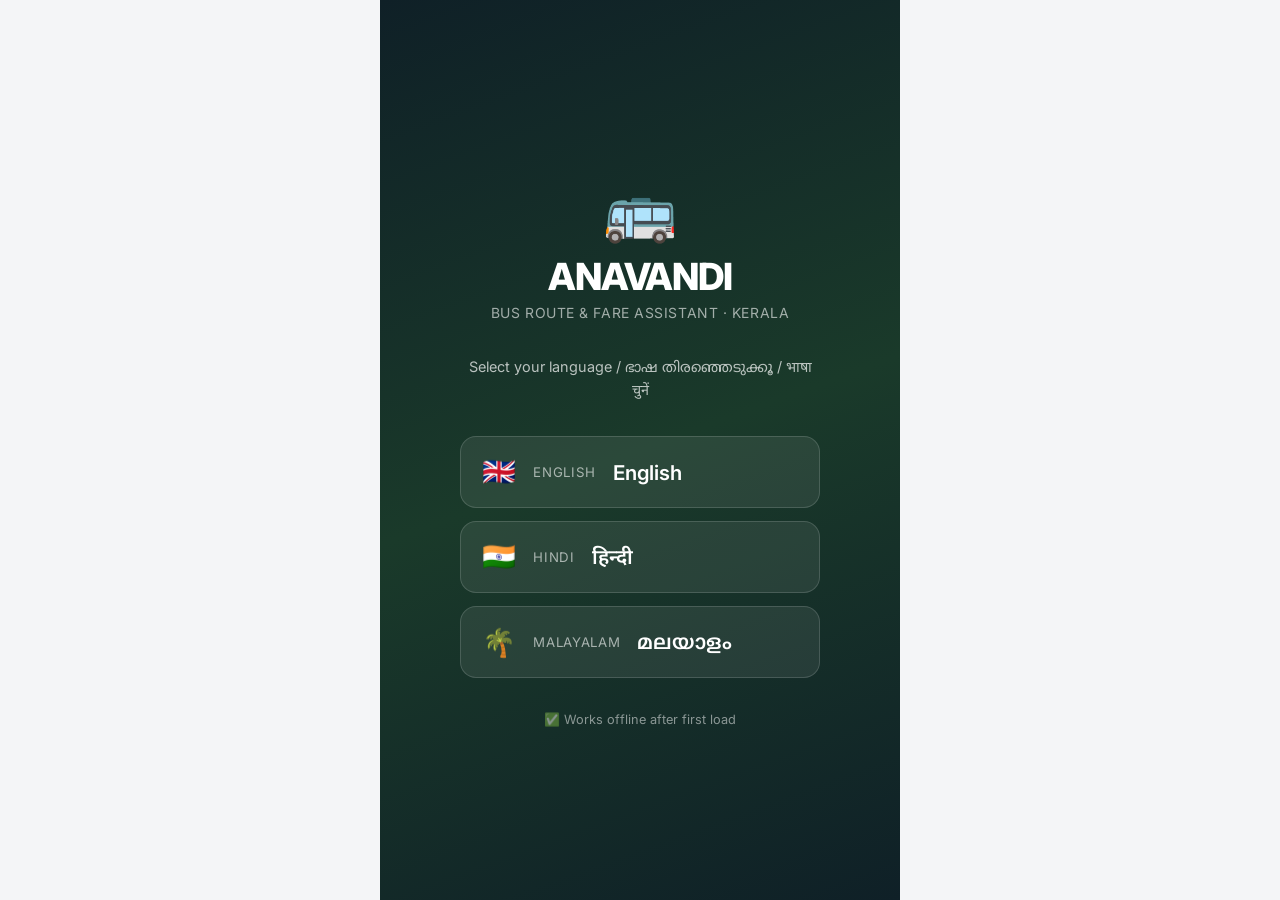
==== index.html @ d8eab658 "Initial commit: ANAVANDI offline routing prototype with two-stage journey flow and GPS tracking" ====
<!DOCTYPE html>
<html lang="en">
<head>
  <meta charset="UTF-8" />
  <meta name="viewport" content="width=device-width, initial-scale=1.0, user-scalable=no" />
  <meta name="theme-color" content="#1a1a2e" />
  <title>ANAVANDI — Multilingual Bus Route & Fare Assistant | Kerala</title>
  <meta name="description" content="Voice-first multilingual bus route and fare assistant for Kerala. Works offline in Malayalam, English, Hindi." />
  <link rel="manifest" href="manifest.json" />
  <link rel="preconnect" href="https://fonts.googleapis.com" />
  <link rel="preconnect" href="https://fonts.gstatic.com" crossorigin />
  <link href="https://fonts.googleapis.com/css2?family=Inter:wght@300;400;500;600;700;800&family=Noto+Sans+Malayalam:wght@400;500;600;700&family=Noto+Sans+Devanagari:wght@400;500;600;700&display=swap" rel="stylesheet" />
  <link rel="stylesheet" href="style.css" />
</head>
<body>

<!-- ═══════════════════════════════════════
     SCREEN 1: LANGUAGE SELECT
════════════════════════════════════════ -->
<div class="screen active" id="screenLang">
  <div class="lang-screen-inner">
    <div class="app-brand">
      <div class="brand-icon">🚌</div>
      <h1 class="brand-name">ANAVANDI</h1>
      <p class="brand-tagline">Bus Route & Fare Assistant · Kerala</p>
    </div>

    <div class="lang-select-label">Select your language / ഭാഷ തിരഞ്ഞെടുക്കൂ / भाषा चुनें</div>

    <div class="lang-options">
      <button class="lang-option" id="langOptEn" data-lang="en" aria-label="Continue in English">
        <span class="lang-flag">🇬🇧</span>
        <span class="lang-opt-name">English</span>
        <span class="lang-opt-native">English</span>
      </button>
      <button class="lang-option" id="langOptHi" data-lang="hi" aria-label="हिन्दी में जारी रखें">
        <span class="lang-flag">🇮🇳</span>
        <span class="lang-opt-name">Hindi</span>
        <span class="lang-opt-native">हिन्दी</span>
      </button>
      <button class="lang-option" id="langOptMl" data-lang="ml" aria-label="മലയാളം">
        <span class="lang-flag">🌴</span>
        <span class="lang-opt-name">Malayalam</span>
        <span class="lang-opt-native">മലയാളം</span>
      </button>
    </div>

    <p class="offline-note" id="langOfflineNote">✅ Works offline after first load</p>
  </div>
</div>

<!-- ═══════════════════════════════════════
     SCREEN 2: HOME (PLAN)
════════════════════════════════════════ -->
<div class="screen" id="screenHome">
  <!-- Header -->
  <header class="app-header">
    <div class="app-header-inner">
      <div class="header-logo">
        <span class="header-bus">🚌</span>
        <span class="header-title">ANAVANDI</span>
      </div>
      <div class="header-right">
        <button class="hdr-lang-btn" id="changeLangBtn" aria-label="Change language" title="Change language">🌐</button>
        <button class="hdr-a11y-btn" id="largeTxtBtn" aria-label="Toggle large text" title="Large text">Aa</button>
        <button class="hdr-theme-btn" id="themeToggleBtn" aria-label="Toggle dark mode" title="Toggle dark/light mode">🌙</button>
      </div>
    </div>
    <div class="offline-strip" id="offlineStrip" role="status"></div>
  </header>

  <main class="home-main" id="homeMain">

    <!-- Greeting -->
    <section class="greeting-section">
      <p class="greeting-big" id="greetingBig">Where would you like to go?</p>
      <p class="greeting-small" id="greetingSmall">Speak or type your destination</p>
    </section>

    <!-- GPS Card -->
    <section class="gps-card" id="gpsCard">
      <button class="gps-btn" id="gpsBtn" aria-label="Find my location">
        <span class="gps-icon">📍</span>
        <div class="gps-text">
          <span class="gps-label" id="gpsLabel">Where am I?</span>
          <span class="gps-sub" id="gpsSub">Find nearby bus stops</span>
        </div>
        <span class="gps-arrow">›</span>
      </button>
      <div class="gps-result" id="gpsResult"></div>
    </section>

    <!-- Mic Section -->
    <section class="mic-section-home">
      <p class="mic-hint" id="micHint">TAP TO SPEAK</p>
      <button class="mic-btn-home" id="micBtnHome" aria-label="Speak your destination" aria-pressed="false">
        <span class="mic-icon-home">🎤</span>
      </button>
      <p class="mic-status-home" id="micStatusHome" role="status" aria-live="polite"></p>
    </section>

    <!-- STT Confirmation Modal -->
    <div class="stt-confirm" id="sttConfirm" role="dialog" aria-modal="true" aria-label="Confirm voice input">
      <p class="stt-heard-label" id="sttHeardLabel">I heard:</p>
      <p class="stt-transcript" id="sttTranscript"></p>
      <div class="stt-actions">
        <button class="stt-confirm-btn" id="sttConfirmBtn">✓ Correct</button>
        <button class="stt-retry-btn" id="sttRetryBtn">↺ Try Again</button>
      </div>
    </div>

    <!-- OR Divider -->
    <div class="or-divider">
      <span id="orText">OR TYPE</span>
    </div>

    <!-- Text Input Card -->
    <section class="input-card-home">
      <div class="input-group-home">
        <label class="input-lbl" for="fromInput" id="fromLbl">🟢 FROM</label>
        <div class="input-wrap">
          <input type="text" class="stop-input" id="fromInput" placeholder="Boarding stop…" autocomplete="off"
            aria-label="Boarding stop" aria-autocomplete="list" aria-controls="fromDropdown" />
          <div class="dropdown-list" id="fromDropdown" role="listbox"></div>
        </div>
      </div>

      <button class="swap-stops-btn" id="swapBtn" aria-label="Swap stops" title="Swap">⇅</button>

      <div class="input-group-home">
        <label class="input-lbl" for="toInput" id="toLbl">🔴 TO</label>
        <div class="input-wrap">
          <input type="text" class="stop-input" id="toInput" placeholder="Destination stop…" autocomplete="off"
            aria-label="Destination stop" aria-autocomplete="list" aria-controls="toDropdown" />
          <div class="dropdown-list" id="toDropdown" role="listbox"></div>
        </div>
      </div>

      <button class="find-btn-home" id="findBtnHome" aria-label="Find bus route">
        <span id="findBtnText">Find My Bus →</span>
      </button>
    </section>

    <!-- Quick Suggestions -->
    <section class="quick-section">
      <p class="quick-label" id="quickLabel">Quick routes</p>
      <div class="quick-chips" id="quickChips"></div>
    </section>

    <!-- Error -->
    <div class="error-bar" id="errorBar" role="alert" aria-live="assertive">
      <span class="error-icon">⚠️</span>
      <span id="errorMsg"></span>
    </div>

    <!-- Loading -->
    <div class="search-loading" id="searchLoading" role="status" aria-live="polite">
      <div class="dot-pulse"><span></span><span></span><span></span></div>
      <span id="searchingText">Finding your bus…</span>
    </div>

  </main>
</div>

<!-- ═══════════════════════════════════════
     SCREEN 3: RESULT
════════════════════════════════════════ -->
<div class="screen" id="screenResult">
  <header class="result-header-bar">
    <button class="back-btn" id="backToHome" aria-label="Go back">← Back</button>
    <span class="result-header-title" id="resultHeaderTitle">Your Journey</span>
    <button class="hdr-lang-btn" id="changeLangResult" aria-label="Change language">🌐</button>
  </header>

  <div class="result-scroll">
    <!-- Route option cards injected here by JS -->
    <div class="result-main" id="resultMain"></div>

    <div class="fare-estimate-note" id="fareNote">
      <span>⚠️</span>
      <span id="fareNoteText">Fare shown is an estimate based on KSRTC stage data. Actual fare may vary.</span>
    </div>

    <!-- Offline indicator -->
    <div class="result-offline-badge" id="resultOfflineBadge">
      <span>✓ Offline route data available</span>
    </div>

    <button class="new-search-btn" id="newSearchBtn">↺ <span id="newSearchTxt">New Search</span></button>
  </div>

  <!-- Sticky bottom bar: appears only when a route is selected -->
  <div class="sticky-journey-bar" id="stickyJourneyBar">
    <div class="sjb-selected-info" id="sjbSelectedInfo">No route selected</div>
    <div class="sjb-actions">
      <button class="speak-result-btn" id="speakResultBtn">🔊 <span id="speakResultTxt">Hear Directions</span></button>
      <button class="start-journey-btn" id="startJourneyBtn" disabled>
        <span id="startJourneyTxt">Start Journey →</span>
      </button>
    </div>
  </div>
</div>

<!-- ═══════════════════════════════════════
     SCREEN 4: JOURNEY MODE (GO)
════════════════════════════════════════ -->
<div class="screen" id="screenJourney">
  <header class="journey-header">
    <button class="back-btn light" id="backToResult" aria-label="Back to result">← Back</button>
    <span class="journey-header-title" id="journeyHeaderTitle">Journey Mode</span>
    <span class="journey-offline-pill" id="journeyOfflinePill">📴 Offline</span>
  </header>

  <div class="journey-body">

    <!-- CURRENT STEP CARD (the most important UI element) -->
    <div class="current-step-card" id="currentStepCard">
      <div class="csc-label" id="cscStepLabel">CURRENT STEP</div>
      <div class="csc-instruction" id="cscInstruction">—</div>
      <div class="csc-bus-badge" id="cscBusBadge"></div>
    </div>

    <!-- NEXT STEP CARD -->
    <div class="next-step-card" id="nextStepCard">
      <div class="nsc-label">NEXT</div>
      <div class="nsc-instruction" id="nscInstruction">—</div>
    </div>

    <!-- All stops in journey (collapsible) -->
    <div class="journey-steps-list" id="journeyStepsList"></div>

    <!-- Distance Card -->
    <div class="distance-card" id="distanceCard">
      <div class="dist-main">
        <span class="dist-num" id="distNum">—</span>
        <span class="dist-unit" id="distUnit">km remaining</span>
      </div>
      <div class="dist-bar-wrap">
        <div class="dist-bar" id="distBar" style="width:100%"></div>
      </div>
      <p class="dist-label" id="distLabel">Journey in progress</p>
    </div>

    <!-- Alert History -->
    <div class="alert-log" id="alertLog">
      <p class="alert-log-title" id="alertLogTitle">Destination Alerts</p>
      <div class="alert-items" id="alertItems">
        <div class="alert-item pending" id="alertItem1km">
          <span class="alert-dot">●</span>
          <span id="alert1kmText">1 km — your destination is 1 km away</span>
        </div>
        <div class="alert-item pending" id="alertItem500m">
          <span class="alert-dot">●</span>
          <span id="alert500mText">500 m — prepare to get down</span>
        </div>
        <div class="alert-item pending" id="alertItem150m">
          <span class="alert-dot">●</span>
          <span id="alert150mText">150 m — your stop is next</span>
        </div>
      </div>
    </div>

    <!-- GPS Status -->
    <div class="gps-status-card" id="gpsStatusCard">
      <p class="gps-status-label" id="gpsStatusLabel">📡 Locating you…</p>
      <p class="gps-coords" id="gpsCoords"></p>
    </div>

    <!-- Journey Controls -->
    <div class="journey-controls">
      <button class="speak-now-btn" id="speakNowBtn">🔊 <span id="speakNowTxt">Hear Directions</span></button>
      <button class="end-journey-btn" id="endJourneyBtn">■ <span id="endJourneyTxt">End Journey</span></button>
    </div>
  </div>
</div>

<!-- Arrival Modal -->
<div class="arrival-overlay" id="arrivalOverlay" role="dialog" aria-modal="true" aria-label="Journey complete">
  <div class="arrival-card">
    <div class="arrival-icon">✅</div>
    <h2 class="arrival-title" id="arrivalTitle">You've Arrived!</h2>
    <p class="arrival-stop" id="arrivalStop"></p>
    <p class="arrival-sub" id="arrivalSub"></p>
    <button class="arrival-done-btn" id="arrivalDoneBtn">Done</button>
  </div>
</div>

<script src="app.js"></script>
</body>
</html>
---- style.css ----
/* ============================================================
   ANAVANDI v2 — 4-Screen Multilingual Bus Assistant
   Design: Clean, accessible, no loud colors, large text
   ============================================================ */

@import url('https://fonts.googleapis.com/css2?family=Inter:wght@300;400;500;600;700;800&family=Noto+Sans+Malayalam:wght@400;500;600;700&family=Noto+Sans+Devanagari:wght@400;500;600;700&display=swap');

/* ─── Variables ────────────────────────────────────────────── */
:root {
  --bg: #f4f5f7;
  --surface: #ffffff;
  --surface2: #eef0f4;
  --border: #dde2ea;
  --text1: #111827;
  --text2: #4b5563;
  --text3: #9ca3af;
  --accent: #166534;
  --accent-bg: #dcfce7;
  --accent-hover: #14532d;
  --green: #16a34a;
  --red: #dc2626;
  --red-bg: #fee2e2;
  --amber: #d97706;
  --amber-bg: #fef3c7;
  --blue: #2563eb;
  --blue-bg: #eff6ff;
  --shadow-sm: 0 1px 3px rgba(0,0,0,.08);
  --shadow: 0 4px 16px rgba(0,0,0,.10);
  --shadow-lg: 0 8px 32px rgba(0,0,0,.14);
  --radius: 16px;
  --radius-sm: 10px;
  --transition: 0.2s ease;
  --font: 'Inter', 'Noto Sans Malayalam', 'Noto Sans Devanagari', sans-serif;
}

/* ─── Dark Mode ────────────────────────────────────────────── */
body.dark-mode {
  --bg: #0f1117;
  --surface: #1a1d27;
  --surface2: #242736;
  --border: #2e3347;
  --text1: #f0f2f5;
  --text2: #a0aab8;
  --text3: #5a6275;
  --accent: #22c55e;
  --accent-bg: #14321e;
  --accent-hover: #16a34a;
  --green: #22c55e;
  --red: #f87171;
  --red-bg: #2d1515;
  --amber: #fbbf24;
  --amber-bg: #2d200a;
  --blue: #60a5fa;
  --blue-bg: #0d1a30;
  --shadow-sm: 0 1px 3px rgba(0,0,0,.30);
  --shadow: 0 4px 16px rgba(0,0,0,.40);
  --shadow-lg: 0 8px 32px rgba(0,0,0,.50);
}

/* Smooth theme transition */
*, *::before, *::after {
  transition: background-color 0.25s ease, color 0.2s ease, border-color 0.2s ease, box-shadow 0.2s ease;
}

/* ─── Reset ────────────────────────────────────────────────── */
*,*::before,*::after{box-sizing:border-box;margin:0;padding:0;}
html{font-size:17px;-webkit-text-size-adjust:100%;}
body{font-family:var(--font);background:var(--bg);color:var(--text1);min-height:100vh;overflow-x:hidden;}
button{cursor:pointer;font-family:var(--font);}

/* ─── Screen System ────────────────────────────────────────── */
.screen{
  display:none;
  flex-direction:column;
  min-height:100vh;
  width:100%;
  max-width:520px;
  margin:0 auto;
  position:relative;
}
.screen.active{display:flex;}

/* ═══════════════════════════════════════════════
   SCREEN 1: LANGUAGE SELECT
═══════════════════════════════════════════════ */
#screenLang{
  background: linear-gradient(160deg, #0f2027 0%, #1a3a2a 50%, #0f2027 100%);
  align-items:center;
  justify-content:center;
  padding:2rem 1.5rem;
}

.lang-screen-inner{
  width:100%;
  max-width:360px;
  display:flex;
  flex-direction:column;
  align-items:center;
  gap:2rem;
}

.app-brand{text-align:center;}
.brand-icon{font-size:3.5rem;margin-bottom:.5rem;}
.brand-name{
  font-size:2.2rem;font-weight:800;
  color:#ffffff;
  letter-spacing:-.03em;
}
.brand-tagline{
  font-size:.82rem;color:rgba(255,255,255,.6);
  margin-top:.3rem;letter-spacing:.04em;
  text-transform:uppercase;
}

.lang-select-label{
  font-size:.85rem;color:rgba(255,255,255,.7);
  text-align:center;line-height:1.6;
}

.lang-options{display:flex;flex-direction:column;gap:.75rem;width:100%;}

.lang-option{
  display:flex;align-items:center;gap:1rem;
  padding:1.1rem 1.25rem;
  background:rgba(255,255,255,.08);
  border:1.5px solid rgba(255,255,255,.15);
  border-radius:var(--radius);
  color:#fff;
  transition:var(--transition);
  text-align:left;
  width:100%;
}
.lang-option:hover,.lang-option:focus{
  background:rgba(255,255,255,.16);
  border-color:rgba(255,255,255,.4);
  transform:translateY(-1px);
}
.lang-flag{font-size:1.6rem;flex-shrink:0;}
.lang-opt-name{font-size:.78rem;color:rgba(255,255,255,.6);text-transform:uppercase;letter-spacing:.05em;}
.lang-opt-native{font-size:1.2rem;font-weight:600;display:block;margin-top:.1rem;}

.offline-note{
  font-size:.75rem;color:rgba(255,255,255,.5);
  text-align:center;
}

/* ═══════════════════════════════════════════════
   SHARED HEADER
═══════════════════════════════════════════════ */
.app-header{
  background:var(--surface);
  border-bottom:1px solid var(--border);
  position:sticky;top:0;z-index:50;
}
.app-header-inner{
  display:flex;align-items:center;
  justify-content:space-between;
  padding:.8rem 1rem;
}
.header-logo{display:flex;align-items:center;gap:.5rem;}
.header-bus{font-size:1.4rem;}
.header-title{font-size:1.1rem;font-weight:800;color:var(--text1);letter-spacing:-.02em;}

.header-right{display:flex;gap:.5rem;}
.hdr-lang-btn,.hdr-a11y-btn,.hdr-theme-btn{
  padding:.35rem .65rem;
  border:1.5px solid var(--border);
  background:transparent;
  border-radius:8px;
  font-size:.82rem;font-weight:600;
  color:var(--text2);
  transition:var(--transition);
}
.hdr-lang-btn:hover,.hdr-a11y-btn:hover,.hdr-theme-btn:hover{
  background:var(--accent-bg);
  border-color:var(--accent);color:var(--accent);
}
.hdr-a11y-btn.active{background:var(--accent-bg);border-color:var(--accent);color:var(--accent);}
.hdr-theme-btn{font-size:1rem;padding:.3rem .6rem;}

.offline-strip{
  display:none;
  background:#dcfce7;
  border-top:1px solid #86efac;
  text-align:center;
  padding:.3rem;
  font-size:.75rem;font-weight:500;color:#14532d;
}
.offline-strip.visible{display:block;}

/* ═══════════════════════════════════════════════
   SCREEN 2: HOME
═══════════════════════════════════════════════ */
.home-main{
  flex:1;
  padding:1.25rem 1rem 3rem;
  display:flex;flex-direction:column;gap:1rem;
  overflow-y:auto;
}

/* Greeting */
.greeting-section{text-align:center;padding:.25rem 0;}
.greeting-big{font-size:1.5rem;font-weight:700;color:var(--text1);line-height:1.3;}
.greeting-small{font-size:.9rem;color:var(--text3);margin-top:.3rem;}

/* GPS Card */
.gps-card{
  background:var(--surface);
  border:1.5px solid var(--border);
  border-radius:var(--radius);
  overflow:hidden;
  box-shadow:var(--shadow-sm);
}
.gps-btn{
  width:100%;display:flex;align-items:center;gap:1rem;
  padding:1rem 1.1rem;
  background:transparent;border:none;text-align:left;
  transition:background var(--transition);
}
.gps-btn:hover{background:var(--surface2);}
.gps-icon{font-size:1.5rem;flex-shrink:0;}
.gps-text{flex:1;}
.gps-label{font-size:1rem;font-weight:600;color:var(--text1);display:block;}
.gps-sub{font-size:.8rem;color:var(--text3);margin-top:.1rem;}
.gps-arrow{font-size:1.4rem;color:var(--text3);}

.gps-result{
  border-top:1px solid var(--border);
  padding:0;
  max-height:0;overflow:hidden;
  transition:max-height .3s ease,padding .3s ease;
}
.gps-result.open{max-height:300px;padding:.75rem 1rem;}

.gps-stop-item{
  display:flex;align-items:flex-start;gap:.75rem;
  padding:.6rem .75rem;
  border-radius:var(--radius-sm);
  cursor:pointer;
  transition:background var(--transition);
  margin-bottom:.25rem;
}
.gps-stop-item:hover{background:var(--accent-bg);}
.gps-stop-item:last-child{margin-bottom:0;}
.gps-stop-dot{
  width:10px;height:10px;border-radius:50%;
  background:var(--accent);flex-shrink:0;margin-top:.35rem;
}
.gps-stop-name{font-size:.95rem;font-weight:600;color:var(--text1);}
.gps-stop-dist{font-size:.78rem;color:var(--text3);margin-top:.1rem;}
.gps-use-btn{
  margin-left:auto;padding:.3rem .7rem;
  background:var(--accent-bg);border:1px solid #86efac;
  border-radius:20px;font-size:.72rem;font-weight:600;
  color:var(--accent);white-space:nowrap;flex-shrink:0;
}

/* Mic */
.mic-section-home{
  display:flex;flex-direction:column;align-items:center;gap:.7rem;
  background:var(--surface);border:1.5px solid var(--border);
  border-radius:var(--radius);padding:1.5rem;
}
.mic-hint{
  font-size:.72rem;font-weight:700;color:var(--text3);
  letter-spacing:.08em;text-transform:uppercase;
}
.mic-btn-home{
  width:80px;height:80px;border-radius:50%;border:none;
  background:var(--accent);
  display:flex;align-items:center;justify-content:center;
  font-size:2rem;
  box-shadow:0 4px 20px rgba(22,101,52,.35);
  transition:transform .15s ease,background .2s ease,box-shadow .2s ease;
}
.mic-btn-home:hover{transform:scale(1.06);box-shadow:0 6px 28px rgba(22,101,52,.45);}
.mic-btn-home:active{transform:scale(.96);}
.mic-btn-home.listening{
  background:var(--red);
  animation:pulse-mic 1.2s infinite;
}
@keyframes pulse-mic{
  0%{box-shadow:0 0 0 0 rgba(220,38,38,.5);}
  70%{box-shadow:0 0 0 20px rgba(220,38,38,0);}
  100%{box-shadow:0 0 0 0 rgba(220,38,38,0);}
}
.mic-icon-home{pointer-events:none;}
.mic-status-home{font-size:.88rem;color:var(--text3);min-height:1.3em;}
.mic-status-home.active{color:var(--red);font-weight:600;}

/* STT Confirmation */
.stt-confirm{
  display:none;
  background:var(--surface);border:2px solid var(--blue);
  border-radius:var(--radius);padding:1.25rem;
  box-shadow:var(--shadow);
}
.stt-confirm.visible{display:block;animation:slide-up .2s ease;}
@keyframes slide-up{from{opacity:0;transform:translateY(8px);}to{opacity:1;transform:translateY(0);}}
.stt-heard-label{font-size:.75rem;font-weight:700;color:var(--text3);text-transform:uppercase;letter-spacing:.06em;margin-bottom:.4rem;}
.stt-transcript{font-size:1.05rem;font-weight:600;color:var(--text1);margin-bottom:1rem;line-height:1.4;}
.stt-actions{display:flex;gap:.75rem;}
.stt-confirm-btn,.stt-retry-btn{
  flex:1;padding:.7rem;border-radius:var(--radius-sm);
  font-size:.9rem;font-weight:600;border:1.5px solid;
  transition:var(--transition);
}
.stt-confirm-btn{background:var(--accent);border-color:var(--accent);color:#fff;}
.stt-confirm-btn:hover{background:var(--accent-hover);}
.stt-retry-btn{background:transparent;border-color:var(--border);color:var(--text2);}
.stt-retry-btn:hover{background:var(--surface2);}

/* OR Divider */
.or-divider{
  display:flex;align-items:center;gap:.75rem;
  font-size:.72rem;font-weight:700;color:var(--text3);
  letter-spacing:.06em;text-transform:uppercase;
}
.or-divider::before,.or-divider::after{content:'';flex:1;height:1px;background:var(--border);}

/* Input Card */
.input-card-home{
  background:var(--surface);border:1.5px solid var(--border);
  border-radius:var(--radius);padding:1.25rem;
  display:flex;flex-direction:column;gap:.9rem;
}
.input-group-home{display:flex;flex-direction:column;gap:.35rem;}
.input-lbl{font-size:.72rem;font-weight:700;color:var(--text2);letter-spacing:.06em;text-transform:uppercase;}
.input-wrap{position:relative;}
.stop-input{
  width:100%;padding:.8rem 1rem;
  border:1.5px solid var(--border);border-radius:var(--radius-sm);
  font-size:1rem;font-family:var(--font);color:var(--text1);
  background:var(--surface);outline:none;transition:var(--transition);
}
.stop-input:focus{border-color:var(--accent);box-shadow:0 0 0 3px rgba(22,101,52,.1);}
.stop-input::placeholder{color:var(--text3);}

.dropdown-list{
  position:absolute;z-index:60;
  background:var(--surface);border:1.5px solid var(--border);
  border-radius:var(--radius-sm);box-shadow:var(--shadow);
  max-height:200px;overflow-y:auto;
  width:100%;top:calc(100% + 4px);left:0;display:none;
}
.dropdown-list.open{display:block;}
.dd-item{
  padding:.65rem 1rem;cursor:pointer;
  transition:background .1s;display:flex;flex-direction:column;gap:.1rem;
}
.dd-item:hover,.dd-item.hi{background:var(--accent-bg);}
.dd-name{font-size:.95rem;font-weight:500;color:var(--text1);}
.dd-sub{font-size:.72rem;color:var(--text3);}

.swap-stops-btn{
  align-self:center;width:34px;height:34px;border-radius:50%;
  border:1.5px solid var(--border);background:var(--surface);
  font-size:.95rem;color:var(--text2);
  transition:var(--transition);
}
.swap-stops-btn:hover{background:var(--accent-bg);border-color:var(--accent);color:var(--accent);transform:rotate(180deg);}

.find-btn-home{
  width:100%;padding:.95rem;
  background:var(--accent);color:#fff;border:none;
  border-radius:var(--radius-sm);
  font-size:1rem;font-weight:700;
  transition:var(--transition);letter-spacing:.01em;
}
.find-btn-home:hover{background:var(--accent-hover);transform:translateY(-1px);}
.find-btn-home:active{transform:translateY(0);}
.find-btn-home:disabled{opacity:.5;cursor:not-allowed;transform:none;}

/* Quick Suggestions */
.quick-section{}
.quick-label{font-size:.7rem;font-weight:700;color:var(--text3);text-transform:uppercase;letter-spacing:.07em;margin-bottom:.5rem;}
.quick-chips{display:flex;flex-wrap:wrap;gap:.45rem;}
.quick-chip{
  padding:.4rem .85rem;border:1.5px solid var(--border);
  border-radius:20px;font-size:.78rem;font-weight:500;
  background:var(--surface);color:var(--text2);
  transition:var(--transition);
}
.quick-chip:hover{border-color:var(--accent);color:var(--accent);background:var(--accent-bg);}

/* Error */
.error-bar{
  display:none;
  background:var(--red-bg);border:1px solid #fca5a5;
  border-radius:var(--radius-sm);padding:.85rem 1rem;
  align-items:flex-start;gap:.6rem;
  font-size:.9rem;color:var(--red);
}
.error-bar.visible{display:flex;}
.error-icon{flex-shrink:0;}

/* Loading */
.search-loading{
  display:none;align-items:center;justify-content:center;
  gap:.75rem;color:var(--text3);font-size:.9rem;padding:1rem;
}
.search-loading.visible{display:flex;}
.dot-pulse{display:flex;gap:.3rem;align-items:center;}
.dot-pulse span{
  width:8px;height:8px;border-radius:50%;background:var(--accent);
  animation:dp .8s ease-in-out infinite;
}
.dot-pulse span:nth-child(2){animation-delay:.15s;}
.dot-pulse span:nth-child(3){animation-delay:.3s;}
@keyframes dp{0%,80%,100%{transform:scale(.6);opacity:.4;}40%{transform:scale(1);opacity:1;}}

/* ═══════════════════════════════════════════════
   SCREEN 3: RESULT
═══════════════════════════════════════════════ */
#screenResult{background:var(--bg);}

.result-header-bar{
  display:flex;align-items:center;justify-content:space-between;
  padding:.8rem 1rem;
  background:var(--surface);border-bottom:1px solid var(--border);
  position:sticky;top:0;z-index:50;
}
.result-header-title{font-size:1rem;font-weight:700;color:var(--text1);}
.back-btn{
  background:transparent;border:none;
  font-size:.9rem;font-weight:600;color:var(--text2);padding:.3rem .5rem;
  transition:color var(--transition);
}
.back-btn:hover{color:var(--accent);}
.back-btn.light{color:rgba(255,255,255,.8);}
.back-btn.light:hover{color:#fff;}

.result-scroll{padding:1rem;display:flex;flex-direction:column;gap:.9rem;overflow-y:auto;}

/* Result content injected by JS */
.result-card-inner{
  background:var(--surface);border:1.5px solid var(--border);
  border-radius:var(--radius);overflow:hidden;
  box-shadow:var(--shadow-sm);
}
.rc-head{
  padding:1rem 1.1rem;border-bottom:1px solid var(--border);
  display:flex;align-items:center;gap:.6rem;flex-wrap:wrap;
}
.rc-bus-badge{
  background:var(--accent);color:#fff;
  padding:.3rem .85rem;border-radius:20px;
  font-size:.9rem;font-weight:700;
}
.rc-type{font-size:.78rem;color:var(--text3);}
.rc-rows{padding:.75rem 1.1rem;display:flex;flex-direction:column;gap:.75rem;}
.rc-row{display:flex;align-items:flex-start;gap:.75rem;}
.rc-icon{font-size:1.05rem;min-width:1.4rem;text-align:center;margin-top:.05rem;}
.rc-lbl{font-size:.68rem;font-weight:700;color:var(--text3);text-transform:uppercase;letter-spacing:.06em;}
.rc-val{font-size:1rem;font-weight:600;color:var(--text1);margin-top:.1rem;}
.rc-fare{font-size:1.35rem;font-weight:800;color:var(--accent);}
.rc-landmark{font-size:.75rem;color:var(--text3);font-weight:400;}

/* Stop timeline */
.stop-timeline{padding:.75rem 1.1rem;border-top:1px solid var(--border);}
.tl-item{
  display:flex;align-items:flex-start;gap:.75rem;
  padding:.3rem 0;position:relative;
}
.tl-dot{
  width:10px;height:10px;border-radius:50%;flex-shrink:0;margin-top:.4rem;
}
.tl-dot.start{background:var(--green);}
.tl-dot.mid{background:var(--border);}
.tl-dot.end{background:var(--red);}
.tl-line{
  position:absolute;left:4px;top:14px;
  width:2px;height:calc(100% + 4px);
  background:var(--border);
}
.tl-stop-name{font-size:.9rem;font-weight:500;color:var(--text2);}
.tl-stop-name.bold{font-weight:700;color:var(--text1);}

/* Transfer */
.transfer-card{
  background:var(--surface);border:1.5px solid var(--border);
  border-radius:var(--radius);padding:1.1rem;
  box-shadow:var(--shadow-sm);
}
.transfer-step{
  display:flex;gap:.75rem;align-items:flex-start;
  padding:.6rem 0;
}
.transfer-num{
  width:24px;height:24px;border-radius:50%;
  background:var(--accent);color:#fff;
  font-size:.75rem;font-weight:700;
  display:flex;align-items:center;justify-content:center;flex-shrink:0;
}
.transfer-connector{
  border-left:2px dashed var(--border);
  margin-left:11px;padding-left:1.2rem;
  font-size:.8rem;color:var(--text3);padding:.35rem 0 .35rem 1rem;
}
.transfer-fare-total{
  font-size:1.3rem;font-weight:800;color:var(--accent);margin-top:.5rem;
}

.fare-estimate-note{
  background:var(--amber-bg);border:1px solid #fcd34d;
  border-radius:var(--radius-sm);padding:.75rem 1rem;
  display:flex;gap:.6rem;align-items:flex-start;
  font-size:.82rem;color:var(--amber);line-height:1.5;
}

.result-cta-row{display:flex;gap:.75rem;}
.speak-result-btn{
  flex:1;padding:.85rem;
  background:var(--surface);border:1.5px solid var(--accent);
  border-radius:var(--radius-sm);font-size:.9rem;font-weight:600;
  color:var(--accent);transition:var(--transition);
  display:flex;align-items:center;justify-content:center;gap:.4rem;
}
.speak-result-btn:hover{background:var(--accent);color:#fff;}
.speak-result-btn.speaking{background:var(--accent);color:#fff;animation:speaking-pulse 1s infinite;}
@keyframes speaking-pulse{0%,100%{opacity:1;}50%{opacity:.7;}}

.start-journey-btn{
  flex:1;padding:.85rem;
  background:var(--accent);color:#fff;border:none;
  border-radius:var(--radius-sm);font-size:.9rem;font-weight:700;
  transition:var(--transition);
  display:flex;align-items:center;justify-content:center;gap:.4rem;
}
.start-journey-btn:hover{background:var(--accent-hover);}

.new-search-btn{
  width:100%;padding:.75rem;
  background:transparent;border:1.5px solid var(--border);
  border-radius:var(--radius-sm);font-size:.88rem;font-weight:600;
  color:var(--text2);transition:var(--transition);
  display:flex;align-items:center;justify-content:center;gap:.4rem;
}
.new-search-btn:hover{background:var(--surface2);}

/* ═══════════════════════════════════════════════
   SCREEN 4: JOURNEY MODE
═══════════════════════════════════════════════ */
#screenJourney{background:#0f2027;}

.journey-header{
  display:flex;align-items:center;justify-content:space-between;
  padding:.85rem 1rem;
  background:rgba(255,255,255,.06);
  border-bottom:1px solid rgba(255,255,255,.1);
  position:sticky;top:0;z-index:50;
}
.journey-header-title{font-size:1rem;font-weight:700;color:#fff;}
.journey-gps-dot{
  font-size:.9rem;color:#4ade80;
  animation:gps-blink 2s infinite;
}
@keyframes gps-blink{0%,100%{opacity:1;}50%{opacity:.3;}}

.journey-body{
  flex:1;padding:1.25rem 1rem 3rem;
  display:flex;flex-direction:column;gap:1rem;
  overflow-y:auto;
}

.journey-progress-card{
  background:rgba(255,255,255,.08);
  border:1px solid rgba(255,255,255,.12);
  border-radius:var(--radius);padding:1.25rem;
}
.jp-row{display:flex;align-items:flex-start;gap:.85rem;}
.jp-point{font-size:.75rem;font-weight:700;min-width:1.2rem;text-align:center;margin-top:.2rem;}
.jp-point.green{color:#4ade80;}
.jp-point.red{color:#f87171;}
.jp-label{font-size:.65rem;font-weight:700;color:rgba(255,255,255,.5);text-transform:uppercase;letter-spacing:.07em;}
.jp-stop{font-size:1.05rem;font-weight:700;color:#fff;margin-top:.15rem;}
.jp-line{width:2px;height:24px;background:rgba(255,255,255,.15);margin-left:.55rem;margin:.35rem 0;}

/* Distance Card */
.distance-card{
  background:rgba(255,255,255,.08);
  border:1px solid rgba(255,255,255,.12);
  border-radius:var(--radius);padding:1.25rem;
  text-align:center;
}
.dist-main{display:flex;align-items:baseline;justify-content:center;gap:.4rem;margin-bottom:.75rem;}
.dist-num{font-size:2.8rem;font-weight:800;color:#fff;}
.dist-unit{font-size:.9rem;color:rgba(255,255,255,.6);}
.dist-bar-wrap{height:6px;background:rgba(255,255,255,.15);border-radius:3px;margin:.75rem 0;}
.dist-bar{height:100%;background:#4ade80;border-radius:3px;transition:width 1s ease;}
.dist-label{font-size:.82rem;color:rgba(255,255,255,.6);}

/* Alert Log */
.alert-log{
  background:rgba(255,255,255,.06);
  border:1px solid rgba(255,255,255,.1);
  border-radius:var(--radius);padding:1rem;
}
.alert-log-title{font-size:.7rem;font-weight:700;color:rgba(255,255,255,.5);text-transform:uppercase;letter-spacing:.07em;margin-bottom:.75rem;}
.alert-items{display:flex;flex-direction:column;gap:.5rem;}
.alert-item{display:flex;align-items:center;gap:.7rem;padding:.5rem .6rem;border-radius:8px;transition:background .3s;}
.alert-item.pending{opacity:.4;}
.alert-item.fired{opacity:1;background:rgba(74,222,128,.15);}
.alert-dot{font-size:.5rem;color:rgba(255,255,255,.4);}
.alert-item.fired .alert-dot{color:#4ade80;}
.alert-item span:last-child{font-size:.85rem;color:rgba(255,255,255,.75);}

/* GPS Status */
.gps-status-card{
  background:rgba(255,255,255,.05);
  border:1px solid rgba(255,255,255,.08);
  border-radius:var(--radius-sm);padding:.75rem 1rem;
}
.gps-status-label{font-size:.85rem;color:rgba(255,255,255,.7);font-weight:500;}
.gps-coords{font-size:.7rem;color:rgba(255,255,255,.35);margin-top:.25rem;font-variant-numeric:tabular-nums;}

/* Journey Controls */
.journey-controls{display:flex;gap:.75rem;}
.speak-now-btn{
  flex:1;padding:.85rem;
  background:rgba(255,255,255,.1);
  border:1px solid rgba(255,255,255,.2);
  border-radius:var(--radius-sm);
  font-size:.9rem;font-weight:600;color:#fff;
  display:flex;align-items:center;justify-content:center;gap:.4rem;
  transition:var(--transition);
}
.speak-now-btn:hover{background:rgba(255,255,255,.18);}
.end-journey-btn{
  flex:1;padding:.85rem;
  background:#dc2626;border:none;
  border-radius:var(--radius-sm);
  font-size:.9rem;font-weight:700;color:#fff;
  display:flex;align-items:center;justify-content:center;gap:.4rem;
  transition:var(--transition);
}
.end-journey-btn:hover{background:#b91c1c;}

/* ─── Arrival Overlay ──────────────────────────────────── */
.arrival-overlay{
  display:none;position:fixed;inset:0;z-index:200;
  background:rgba(0,0,0,.7);
  align-items:center;justify-content:center;
  padding:1.5rem;
}
.arrival-overlay.visible{display:flex;animation:fade-in .25s ease;}
@keyframes fade-in{from{opacity:0;}to{opacity:1;}}
.arrival-card{
  background:#fff;border-radius:var(--radius);
  padding:2rem 1.5rem;text-align:center;
  width:100%;max-width:340px;
  box-shadow:var(--shadow-lg);
  animation:scale-in .25s ease;
}
@keyframes scale-in{from{transform:scale(.92);}to{transform:scale(1);}}
.arrival-icon{font-size:3rem;margin-bottom:.75rem;}
.arrival-title{font-size:1.5rem;font-weight:800;color:var(--text1);margin-bottom:.5rem;}
.arrival-stop{font-size:1.1rem;font-weight:600;color:var(--accent);margin-bottom:.25rem;}
.arrival-sub{font-size:.85rem;color:var(--text3);margin-bottom:1.5rem;line-height:1.5;}
.arrival-done-btn{
  width:100%;padding:.9rem;
  background:var(--accent);color:#fff;border:none;
  border-radius:var(--radius-sm);font-size:1rem;font-weight:700;
  transition:var(--transition);
}
.arrival-done-btn:hover{background:var(--accent-hover);}

/* ─── Large Text Mode ──────────────────────────────────── */
body.large-text{font-size:21px;}
body.large-text .greeting-big{font-size:1.75rem;}
body.large-text .mic-btn-home{width:96px;height:96px;font-size:2.4rem;}
body.large-text .stop-input{font-size:1.1rem;padding:.9rem 1rem;}
body.large-text .rc-val,.body.large-text .jp-stop{font-size:1.1rem;}
body.large-text .rc-fare,.body.large-text .dist-num{font-size:1.6rem;}

/* ─── Responsive ───────────────────────────────────────── */
@media(max-width:480px){
  html{font-size:15px;}
  .mic-btn-home{width:72px;height:72px;font-size:1.8rem;}
  .result-cta-row{flex-direction:column;}
  .journey-controls{flex-direction:column;}
}

/* ═══════════════════════════════════════════════════════════
   ROUTE SELECTION — Select button on each card
═══════════════════════════════════════════════════════════ */
.select-route-btn {
  display: block;
  width: 100%;
  margin-top: 1rem;
  padding: .6rem 1rem;
  background: transparent;
  border: 2px solid var(--accent);
  color: var(--accent);
  border-radius: var(--radius-sm);
  font-size: .9rem;
  font-weight: 600;
  cursor: pointer;
  transition: all var(--transition);
}
.select-route-btn:hover {
  background: var(--accent);
  color: #fff;
}
.select-route-btn.selected {
  background: var(--accent);
  color: #fff;
  border-color: var(--accent);
}

/* Card highlight when selected */
.route-option-card.selected-route {
  border: 2px solid var(--accent) !important;
  box-shadow: 0 0 0 3px rgba(22,163,74,.18);
}

/* Offline badge on results screen */
.result-offline-badge {
  display: flex;
  align-items: center;
  gap: .5rem;
  padding: .5rem .75rem;
  margin: .75rem 0;
  background: var(--accent-bg);
  color: var(--accent);
  border-radius: var(--radius-sm);
  font-size: .78rem;
  font-weight: 600;
}

/* ═══════════════════════════════════════════════════════════
   STICKY JOURNEY BAR — Fixed to bottom of results screen
═══════════════════════════════════════════════════════════ */
#screenResult { position: relative; padding-bottom: 0; }

.sticky-journey-bar {
  position: sticky;
  bottom: 0;
  left: 0; right: 0;
  background: var(--surface);
  border-top: 2px solid var(--border);
  padding: .75rem 1rem;
  display: none;
  flex-direction: column;
  gap: .5rem;
  box-shadow: 0 -4px 16px rgba(0,0,0,.12);
  z-index: 50;
}
.sticky-journey-bar.active { display: flex; }

.sjb-selected-info {
  font-size: .85rem;
  font-weight: 600;
  color: var(--text1);
}

.sjb-actions {
  display: flex;
  gap: .75rem;
}
.sjb-actions .speak-result-btn {
  flex: 0 0 auto;
}
.sjb-actions .start-journey-btn {
  flex: 1;
  background: var(--accent);
  color: #fff;
  border: none;
  border-radius: var(--radius-sm);
  padding: .75rem 1rem;
  font-size: 1rem;
  font-weight: 700;
  cursor: pointer;
  transition: background var(--transition);
}
.sjb-actions .start-journey-btn:disabled {
  background: var(--border);
  color: var(--text3);
  cursor: not-allowed;
}
.sjb-actions .start-journey-btn:not(:disabled):hover {
  background: var(--accent-hover);
}

/* ═══════════════════════════════════════════════════════════
   JOURNEY MODE — Current Step + Next Step cards
═══════════════════════════════════════════════════════════ */
.current-step-card {
  background: var(--accent);
  color: #fff;
  border-radius: var(--radius);
  padding: 1rem 1.25rem;
  margin-bottom: .75rem;
  box-shadow: var(--shadow);
}
.csc-label {
  font-size: .65rem;
  font-weight: 800;
  letter-spacing: .08em;
  opacity: .85;
  margin-bottom: .35rem;
}
.csc-instruction {
  font-size: 1.1rem;
  font-weight: 700;
  line-height: 1.4;
  margin-bottom: .4rem;
}
.csc-bus-badge {
  display: inline-block;
  background: rgba(255,255,255,.22);
  border-radius: 20px;
  padding: .2rem .65rem;
  font-size: .78rem;
  font-weight: 600;
}

.next-step-card {
  background: var(--surface2);
  border: 1px solid var(--border);
  border-radius: var(--radius-sm);
  padding: .75rem 1rem;
  margin-bottom: .75rem;
}
.nsc-label {
  font-size: .62rem;
  font-weight: 800;
  letter-spacing: .08em;
  color: var(--text3);
  margin-bottom: .3rem;
}
.nsc-instruction {
  font-size: .9rem;
  font-weight: 600;
  color: var(--text2);
}

/* Journey steps list */
.journey-steps-list {
  background: var(--surface);
  border: 1px solid var(--border);
  border-radius: var(--radius-sm);
  margin-bottom: .75rem;
  overflow: hidden;
}
.jsl-item {
  display: flex;
  align-items: flex-start;
  gap: .6rem;
  padding: .6rem .9rem;
  border-bottom: 1px solid var(--border);
  font-size: .82rem;
  color: var(--text2);
  transition: background var(--transition);
}
.jsl-item:last-child { border-bottom: none; }
.jsl-item.active-step {
  background: var(--accent-bg);
  color: var(--accent);
  font-weight: 700;
}
.jsl-icon { flex-shrink: 0; font-size: 1rem; }
.jsl-text { flex: 1; line-height: 1.4; }

/* Offline pill in Journey Mode header */
.journey-offline-pill {
  font-size: .7rem;
  font-weight: 700;
  padding: .25rem .6rem;
  border-radius: 20px;
  background: var(--surface2);
  color: var(--text3);
  border: 1px solid var(--border);
}
.journey-offline-pill.active {
  background: var(--accent-bg);
  color: var(--accent);
  border-color: var(--accent);
}
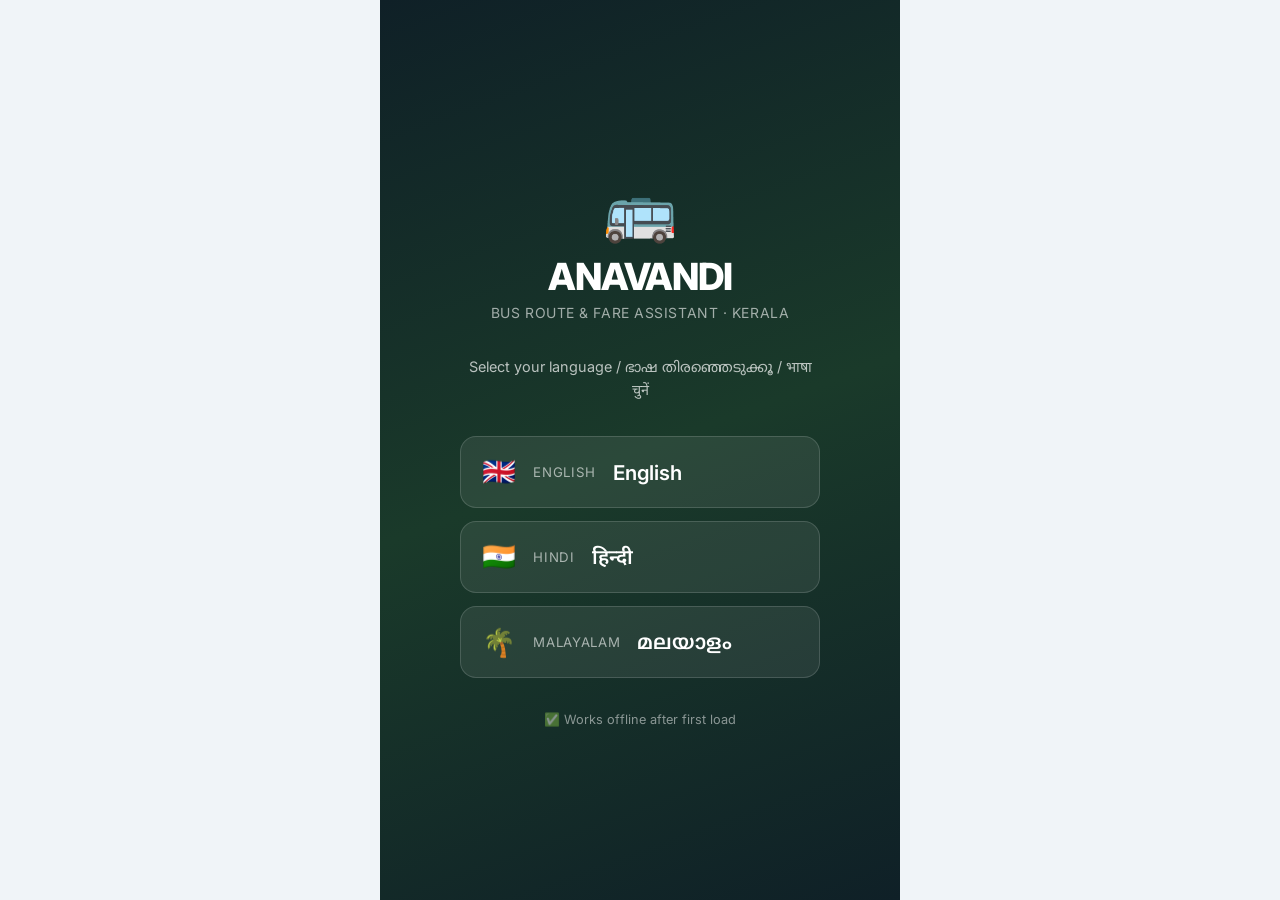
==== commit b951fffb: "UI Update: Implement KSRTC white/blue theme, remove dark mode, add bus background pattern" ====
--- a/index.html
+++ b/index.html
@@ -63,7 +63,7 @@
       <div class="header-right">
         <button class="hdr-lang-btn" id="changeLangBtn" aria-label="Change language" title="Change language">🌐</button>
         <button class="hdr-a11y-btn" id="largeTxtBtn" aria-label="Toggle large text" title="Large text">Aa</button>
-        <button class="hdr-theme-btn" id="themeToggleBtn" aria-label="Toggle dark mode" title="Toggle dark/light mode">🌙</button>
+        <!-- Theme toggle removed to enforce KSRTC branding -->
       </div>
     </div>
     <div class="offline-strip" id="offlineStrip" role="status"></div>
--- a/style.css
+++ b/style.css
@@ -5,59 +5,52 @@
 
 @import url('https://fonts.googleapis.com/css2?family=Inter:wght@300;400;500;600;700;800&family=Noto+Sans+Malayalam:wght@400;500;600;700&family=Noto+Sans+Devanagari:wght@400;500;600;700&display=swap');
 
-/* ─── Variables ────────────────────────────────────────────── */
+/* ─── Variables (White & Blue KSRTC Theme) ────────────────────────────────────────────── */
 :root {
-  --bg: #f4f5f7;
+  --bg: #f0f4f8; /* Soft blue-tinted light background */
   --surface: #ffffff;
-  --surface2: #eef0f4;
-  --border: #dde2ea;
-  --text1: #111827;
-  --text2: #4b5563;
-  --text3: #9ca3af;
-  --accent: #166534;
-  --accent-bg: #dcfce7;
-  --accent-hover: #14532d;
-  --green: #16a34a;
-  --red: #dc2626;
-  --red-bg: #fee2e2;
-  --amber: #d97706;
-  --amber-bg: #fef3c7;
-  --blue: #2563eb;
-  --blue-bg: #eff6ff;
-  --shadow-sm: 0 1px 3px rgba(0,0,0,.08);
-  --shadow: 0 4px 16px rgba(0,0,0,.10);
-  --shadow-lg: 0 8px 32px rgba(0,0,0,.14);
+  --surface2: #e0eaf5; /* KSRTC light blue */
+  --border: #cddbec;
+  --text1: #102a43; /* Deep navy text */
+  --text2: #334e68;
+  --text3: #829ab1;
+  --accent: #1864ab; /* KSRTC Deep Blue */
+  --accent-bg: #d9e8f5;
+  --accent-hover: #1971c2;
+  --green: #2f9e44;
+  --red: #e03131; /* KSRTC Red */
+  --red-bg: #ffe3e3;
+  --amber: #f59f00;
+  --amber-bg: #ffec99;
+  --blue: #1864ab;
+  --blue-bg: #d9e8f5;
+  --shadow-sm: 0 1px 3px rgba(16,42,67,.08);
+  --shadow: 0 4px 16px rgba(16,42,67,.12);
+  --shadow-lg: 0 8px 32px rgba(16,42,67,.16);
   --radius: 16px;
   --radius-sm: 10px;
   --transition: 0.2s ease;
   --font: 'Inter', 'Noto Sans Malayalam', 'Noto Sans Devanagari', sans-serif;
 }
 
-/* ─── Dark Mode ────────────────────────────────────────────── */
-body.dark-mode {
-  --bg: #0f1117;
-  --surface: #1a1d27;
-  --surface2: #242736;
-  --border: #2e3347;
-  --text1: #f0f2f5;
-  --text2: #a0aab8;
-  --text3: #5a6275;
-  --accent: #22c55e;
-  --accent-bg: #14321e;
-  --accent-hover: #16a34a;
-  --green: #22c55e;
-  --red: #f87171;
-  --red-bg: #2d1515;
-  --amber: #fbbf24;
-  --amber-bg: #2d200a;
-  --blue: #60a5fa;
-  --blue-bg: #0d1a30;
-  --shadow-sm: 0 1px 3px rgba(0,0,0,.30);
-  --shadow: 0 4px 16px rgba(0,0,0,.40);
-  --shadow-lg: 0 8px 32px rgba(0,0,0,.50);
-}
-
-/* Smooth theme transition */
+body {
+  font-family: var(--font);
+  background-color: var(--bg);
+  background-image: url('assets/bg.jpg');
+  background-size: 300px; /* Size of the bus pattern tile */
+  background-repeat: repeat;
+  background-attachment: fixed;
+  color: var(--text1);
+  -webkit-font-smoothing: antialiased;
+  padding: 0;
+  margin: 0;
+  display: flex;
+  justify-content: center;
+  align-items: center;
+  min-height: 100vh;
+}
+
+/* We removed dark mode entirely to maintain the crisp white/blue/red KSRTC branding */
 *, *::before, *::after {
   transition: background-color 0.25s ease, color 0.2s ease, border-color 0.2s ease, box-shadow 0.2s ease;
 }
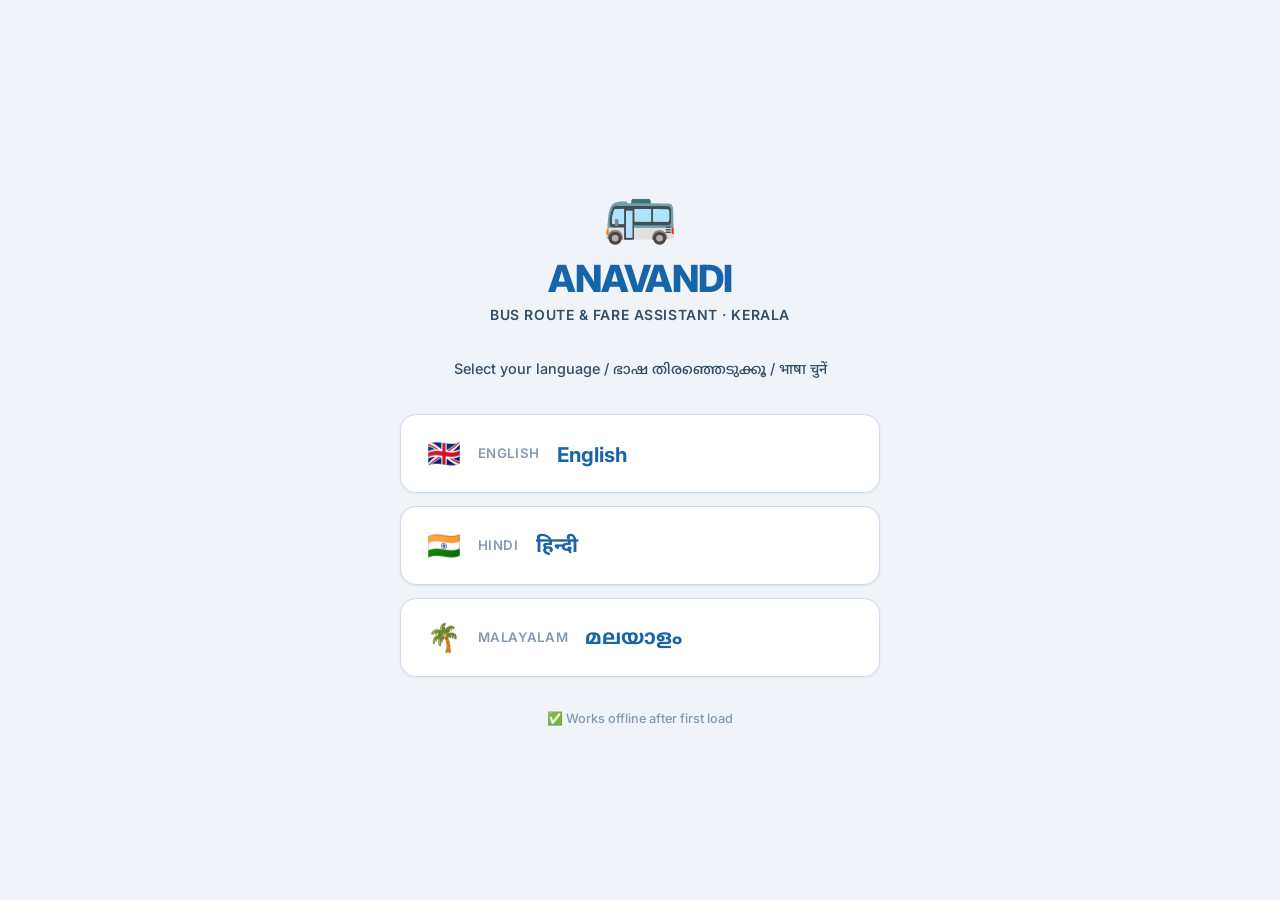
==== commit 2f3380c0: "Post-evaluation overhaul: responsive UI, data provenance, fare honesty, GPS auto-board, error handli" ====
--- a/index.html
+++ b/index.html
@@ -3,7 +3,7 @@
 <head>
   <meta charset="UTF-8" />
   <meta name="viewport" content="width=device-width, initial-scale=1.0, user-scalable=no" />
-  <meta name="theme-color" content="#1a1a2e" />
+  <meta name="theme-color" content="#1864ab" />
   <title>ANAVANDI — Multilingual Bus Route & Fare Assistant | Kerala</title>
   <meta name="description" content="Voice-first multilingual bus route and fare assistant for Kerala. Works offline in Malayalam, English, Hindi." />
   <link rel="manifest" href="manifest.json" />
@@ -159,6 +159,9 @@
       <span id="searchingText">Finding your bus…</span>
     </div>
 
+    <!-- Dataset Version Footer -->
+    <div class="dataset-version-footer" id="datasetVersionFooter"></div>
+
   </main>
 </div>
 
--- a/style.css
+++ b/style.css
@@ -37,16 +37,13 @@
   font-family: var(--font);
   background-color: var(--bg);
   background-image: url('assets/bg.jpg');
-  background-size: 300px; /* Size of the bus pattern tile */
+  background-size: 300px;
   background-repeat: repeat;
   background-attachment: fixed;
   color: var(--text1);
   -webkit-font-smoothing: antialiased;
   padding: 0;
   margin: 0;
-  display: flex;
-  justify-content: center;
-  align-items: center;
   min-height: 100vh;
 }
 
@@ -67,7 +64,7 @@
   flex-direction:column;
   min-height:100vh;
   width:100%;
-  max-width:520px;
+  max-width:600px;
   margin:0 auto;
   position:relative;
 }
@@ -77,7 +74,7 @@
    SCREEN 1: LANGUAGE SELECT
 ═══════════════════════════════════════════════ */
 #screenLang{
-  background: linear-gradient(160deg, #0f2027 0%, #1a3a2a 50%, #0f2027 100%);
+  background: transparent; /* Let the body bg (white/blue + watermark) show through */
   align-items:center;
   justify-content:center;
   padding:2rem 1.5rem;
@@ -96,18 +93,20 @@
 .brand-icon{font-size:3.5rem;margin-bottom:.5rem;}
 .brand-name{
   font-size:2.2rem;font-weight:800;
-  color:#ffffff;
+  color:var(--blue); /* KSRTC Blue */
   letter-spacing:-.03em;
 }
 .brand-tagline{
-  font-size:.82rem;color:rgba(255,255,255,.6);
+  font-size:.82rem;color:var(--text2);
   margin-top:.3rem;letter-spacing:.04em;
   text-transform:uppercase;
+  font-weight: 600;
 }
 
 .lang-select-label{
-  font-size:.85rem;color:rgba(255,255,255,.7);
+  font-size:.85rem;color:var(--text2);
   text-align:center;line-height:1.6;
+  font-weight: 500;
 }
 
 .lang-options{display:flex;flex-direction:column;gap:.75rem;width:100%;}
@@ -115,26 +114,28 @@
 .lang-option{
   display:flex;align-items:center;gap:1rem;
   padding:1.1rem 1.25rem;
-  background:rgba(255,255,255,.08);
-  border:1.5px solid rgba(255,255,255,.15);
+  background:var(--surface);
+  border:1.5px solid var(--border);
   border-radius:var(--radius);
-  color:#fff;
+  color:var(--text1);
   transition:var(--transition);
   text-align:left;
   width:100%;
+  box-shadow:var(--shadow-sm);
 }
 .lang-option:hover,.lang-option:focus{
-  background:rgba(255,255,255,.16);
-  border-color:rgba(255,255,255,.4);
+  background:var(--surface2);
+  border-color:var(--accent);
   transform:translateY(-1px);
 }
 .lang-flag{font-size:1.6rem;flex-shrink:0;}
-.lang-opt-name{font-size:.78rem;color:rgba(255,255,255,.6);text-transform:uppercase;letter-spacing:.05em;}
-.lang-opt-native{font-size:1.2rem;font-weight:600;display:block;margin-top:.1rem;}
+.lang-opt-name{font-size:.78rem;color:var(--text3);text-transform:uppercase;letter-spacing:.05em;font-weight:600;}
+.lang-opt-native{font-size:1.2rem;font-weight:700;display:block;margin-top:.1rem;color:var(--accent);}
 
 .offline-note{
-  font-size:.75rem;color:rgba(255,255,255,.5);
+  font-size:.75rem;color:var(--text3);
   text-align:center;
+  font-weight: 500;
 }
 
 /* ═══════════════════════════════════════════════
@@ -667,11 +668,48 @@
 body.large-text .rc-fare,.body.large-text .dist-num{font-size:1.6rem;}
 
 /* ─── Responsive ───────────────────────────────────────── */
-@media(max-width:480px){
+
+/* --- MOBILE: < 640px --- */
+@media(max-width:639px){
   html{font-size:15px;}
+  .screen{max-width:100%;}
   .mic-btn-home{width:72px;height:72px;font-size:1.8rem;}
   .result-cta-row{flex-direction:column;}
   .journey-controls{flex-direction:column;}
+  .sjb-actions{flex-direction:column;}
+  .sjb-actions .start-journey-btn{width:100%;}
+}
+
+/* --- TABLET: 640px – 1024px --- */
+@media(min-width:640px) and (max-width:1024px){
+  .screen{max-width:720px;}
+  .home-main{padding:1.5rem 2rem;}
+  .input-card-home{max-width:600px;margin:0 auto;}
+  .result-scroll{padding:1rem 1.5rem;}
+  .route-option-card{max-width:640px;margin-left:auto;margin-right:auto;}
+  .journey-body{padding:1rem 2rem;}
+  .distance-card{max-width:500px;}
+  .lang-screen-inner{max-width:440px;}
+}
+
+/* --- DESKTOP: > 1024px --- */
+@media(min-width:1025px){
+  .screen{max-width:960px;padding:0 2rem;}
+  #screenLang{max-width:600px;margin:0 auto;}
+  .home-main{padding:2rem 2.5rem;}
+  .input-card-home{max-width:640px;margin:0 auto;}
+  .result-scroll{padding:1.5rem 2rem;}
+  .route-option-card{max-width:700px;margin-left:auto;margin-right:auto;}
+  .journey-body{padding:1.5rem 2.5rem;display:grid;grid-template-columns:1fr 1fr;gap:1rem;}
+  .current-step-card{grid-column:1/3;}
+  .journey-steps-list{grid-column:1;}
+  .distance-card{grid-column:2;grid-row:3;}
+  .alert-log{grid-column:2;}
+  .gps-status-card{grid-column:1/3;}
+  .journey-controls{grid-column:1/3;}
+  .mic-btn-home{width:88px;height:88px;font-size:2.2rem;}
+  .lang-screen-inner{max-width:480px;}
+  .lang-option{padding:1.3rem 1.5rem;}
 }
 
 /* ═══════════════════════════════════════════════════════════
@@ -704,7 +742,7 @@
 /* Card highlight when selected */
 .route-option-card.selected-route {
   border: 2px solid var(--accent) !important;
-  box-shadow: 0 0 0 3px rgba(22,163,74,.18);
+  box-shadow: 0 0 0 3px rgba(24,100,171,.18);
 }
 
 /* Offline badge on results screen */
@@ -870,3 +908,15 @@
   color: var(--accent);
   border-color: var(--accent);
 }
+
+/* ═══════════════════════════════════════════════════════════
+   DATASET VERSION FOOTER
+═══════════════════════════════════════════════════════════ */
+.dataset-version-footer {
+  text-align: center;
+  padding: 1rem 0 .5rem;
+  font-size: .68rem;
+  color: var(--text3);
+  font-weight: 500;
+  letter-spacing: .02em;
+}
